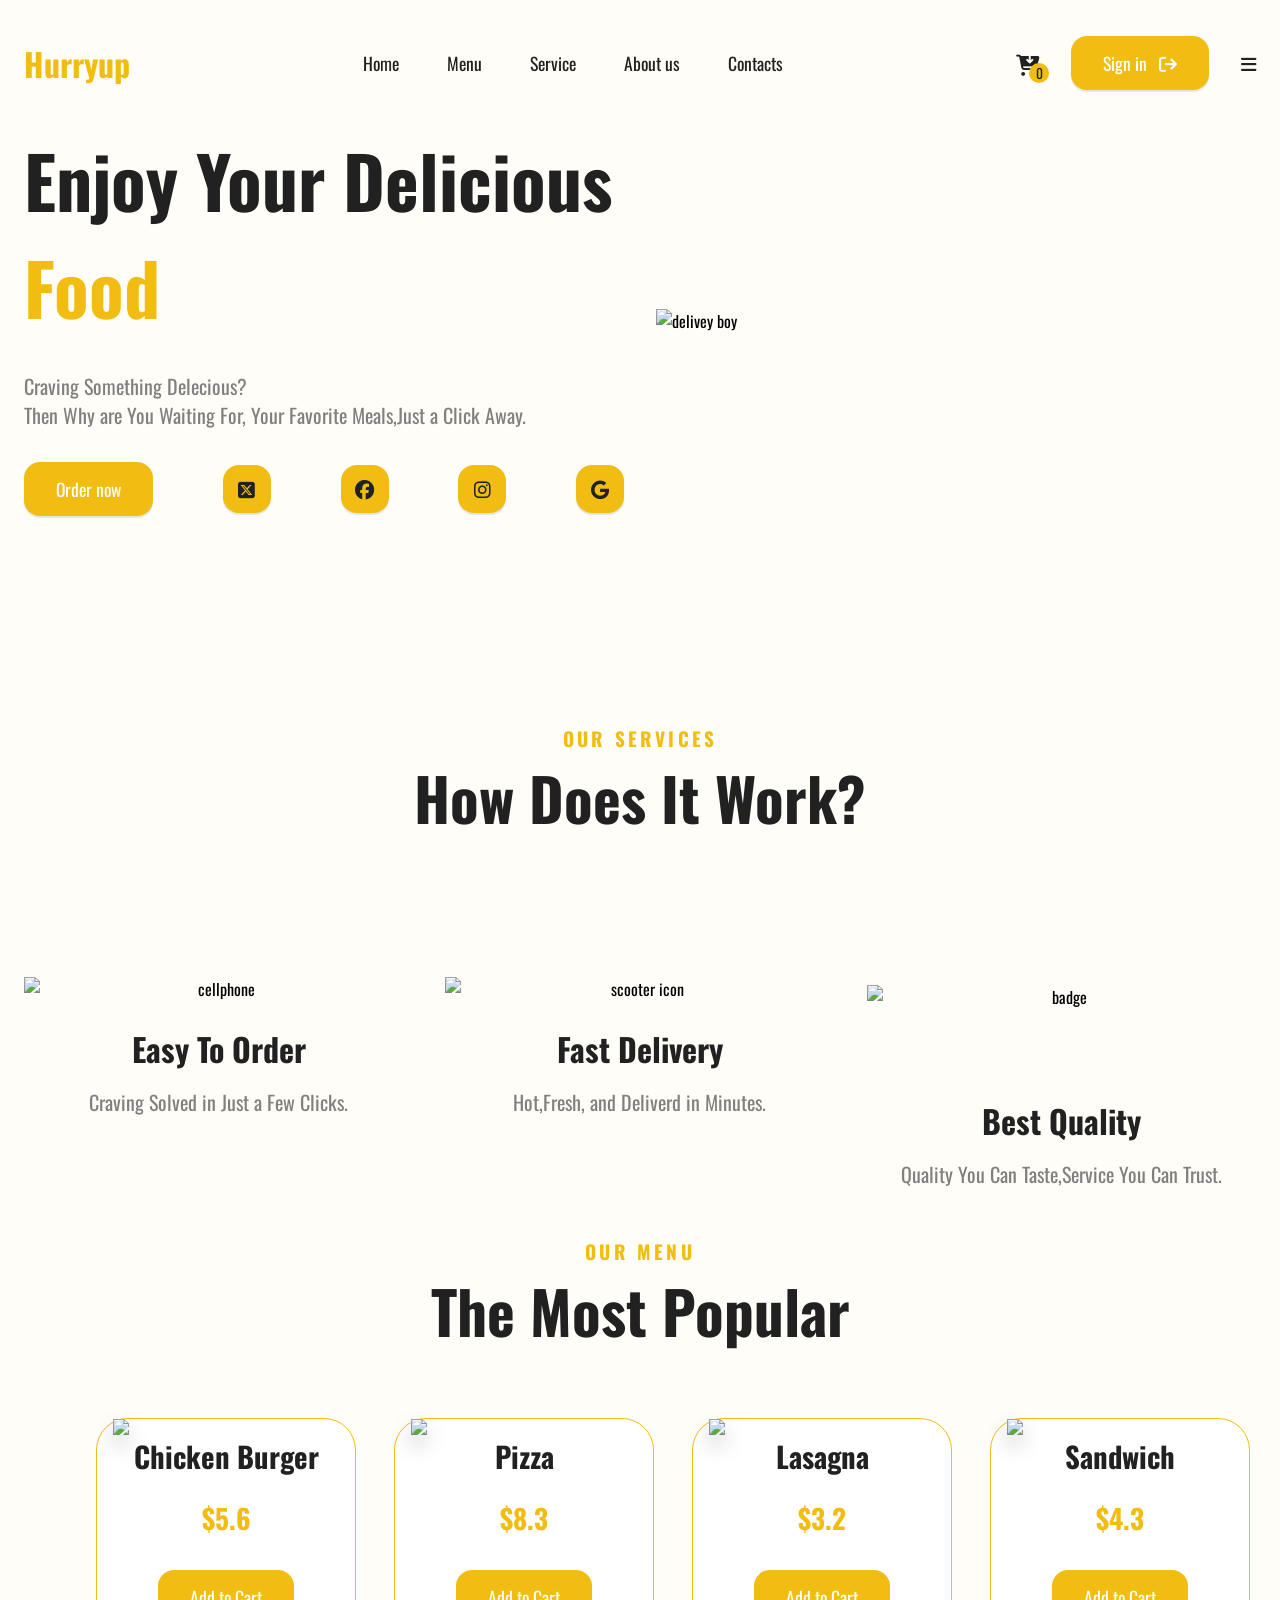
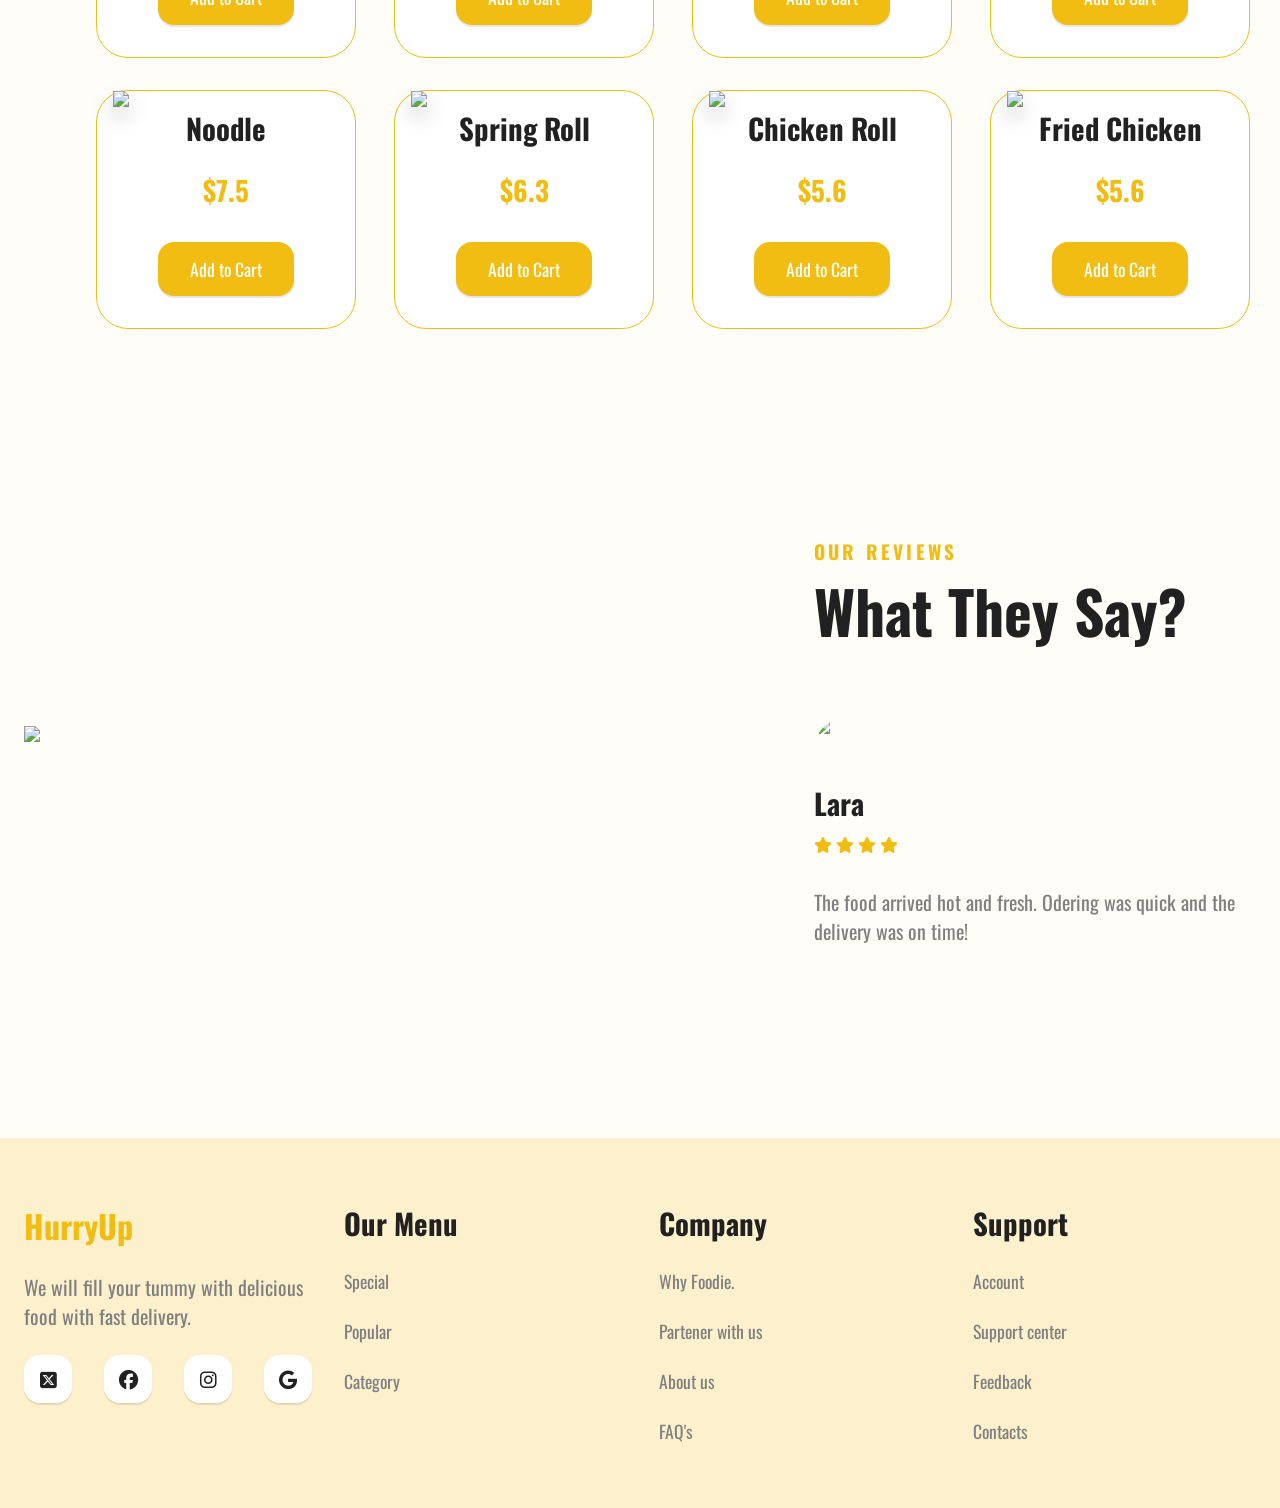
==== index.html @ cfdba3e9 "my first project" ====
<!doctype html>
<html lang="en">
  <head>
    <meta charset="UTF-8" />
    <meta name="viewport" content="width=device-width, initial-scale=1.0" />
    <title>Food Odering Website</title>
    <link
      rel="stylesheet"
      href="https://cdnjs.cloudflare.com/ajax/libs/font-awesome/6.7.2/css/all.min.css"
    />
    <link
      rel="stylesheet"
      href="https://cdn.jsdelivr.net/npm/swiper@12/swiper-bundle.min.css"
    />
    <link rel="stylesheet" href="Style.css" />
  </head>
  <body>
    <header>
      <nav class="navbar flex between wrapper">
        <a href="#" class="logo">Hurryup</a>

        <!-- Desktop menu -->

        <ul class="navlist flex gap-3">
          <li>
            <a href="#">Home</a>
          </li>
          <li>
            <a href="#">Menu</a>
          </li>
          <li>
            <a href="#">Service</a>
          </li>
          <li>
            <a href="#">About us</a>
          </li>
          <li>
            <a href="#">Contacts</a>
          </li>
        </ul>
        <div class="desktop-action flex gap-2">
          <a href="#" class="cart-icon">
            <i class="fa-solid fa-cart-arrow-down"></i>
            <span class="cart-value"> 0</span>
          </a>

          <a href="#" class="btn">
            Sign in &nbsp;
            <i class="fa-solid fa-arrow-right-from-bracket"></i>
          </a>

          <a href="#" class="hamburger">
            <i class="fa-solid fa-bars"></i>
          </a>
        </div>
        <!-- Mobile Menu -->

        <ul class="mobile-menu">
          <li>
            <a href="#">Home</a>
          </li>
          <li>
            <a href="#">Menu</a>
          </li>
          <li>
            <a href="#">Service</a>
          </li>
          <li>
            <a href="#">About us</a>
          </li>
          <li>
            <a href="#">Contacts</a>
          </li>
          <li>
            <a href="#" class="btn">
              Sign in &nbsp;
              <i class="fa-solid fa-arrow-right-from-bracket"></i>
            </a>
          </li>
        </ul>
      </nav>
    </header>

    <main>
      <section>
        <div class="hero-section flex wrapper gap-4">
          <div class="content">
            <h1>
              Enjoy Your Delicious
              <span>Food</span>
            </h1>
            <p class="para">
              Craving Something Delecious?<br />
              Then Why are You Waiting For, Your Favorite Meals,Just a Click
              Away.
            </p>
            <div class="flex gap-2">
              <a href="#" class="btn">Order now</a>

              <a href="#" class="social-icon">
                <i class="fa-brands fa-square-x-twitter"></i>
              </a>
              <a href="#" class="social-icon">
                <i class="fa-brands fa-facebook"></i>
              </a>
              <a href="#" class="social-icon">
                <i class="fa-brands fa-instagram"></i>
              </a>
              <a href="#" class="social-icon">
                <i class="fa-brands fa-google"></i>
              </a>
            </div>
          </div>

          <div class="image-container">
            <img src="https://i.ibb.co/hRyY1z4p/delivey-boy.avif" alt="delivey boy" border="0">
          </div>
        </div>
      </section>

      <section>
        <div class="wrapper p-top">
          <div class="text-center">
            <h5>Our Services</h5>
            <h2>How does it work?</h2>
          </div>

          <div class="flex text-center mt-4 gap-4">
            <div class="service-card">
              <div class="image-container">
                <img src="https://i.ibb.co/DfVdTXCQ/cellphone.png" alt="cellphone" border="0" />
              </div>
              <h3>Easy to Order</h3>
              <p>Craving Solved in Just a Few Clicks.</p>
            </div>

            <div class="service-card">
              <div class="image-container">
                <img src="https://i.ibb.co/JwJTHp6d/scooter-icon.jpg" alt="scooter icon" border="0">
              </div>
              <h3>Fast Delivery</h3>
              <p>Hot,Fresh, and Deliverd in Minutes.</p>
            </div>

            <div class="service-card">
              <div class="image-container badge">
                <img src="https://i.ibb.co/dw37CC2w/badge.jpg" alt="badge" border="0" />
              </div>
              <h3 class="best">Best Quality</h3>
              <p class="quality">
                Quality You Can Taste,Service You Can Trust.
              </p>
            </div>
          </div>
        </div>
      </section>

      <section>
        <div clss="wrapper p-top">
          <div class="text-center">
            <h5>Our Menu</h5>
            <h2>The Most Popular</h2>
          </div>

          <div class="card-list text-center flex mt-4 gap-2">
            <!-- <div class="order-card">
              <div class="card-image">
                <img src="burger.jpg" />
              </div>
              <h4>Double Beef Burger</h4>
              <h4 class="price">$200</h4>
              <a href="#" class="btn">Add to Cart</a>
            </div>

            

          <!-- CART TAB -->
          <div class="cart-tab">
            <h3>Your Cart</h3>
            <div class="cart-list">
<!-- 
              <div class="item">
                <div class="item-image">
                  <div class="image-container">
                    <img src="burger.jpg" />
                  </div>
                  <div>
                    <h4>Double Beef Burger</h4>
                    <h4 class="item-total">$200</h4>
                  </div>
                  <div class="flex">
                    <a href="#" class="quantity-btn">
                      <i class="fa-solid fa-minus"></i>
                    </a>
                    <h4 class="quantity-value">1</h4>
                    <a href="#" class="quantity-btn">
                      <i class="fa-solid fa-plus"></i>
                    </a>
                  </div>
              </div> -->
              
            </div>

            <div class="total-container">
              <h4>Total:</h4>
              <h4 class="cart-total">$0.00</h4>
            </div>
            <div class="btn-container flex gap-2">
              <a href="#" class="btn close-btn">Close</a>
              <a href="#" class="btn">Check out</a>
            </div>
          </div>
        </div>
      </section>

      <section>
        <div class="wrapper p-top flex gap-3">
          <div class="image-container">
            <img src="https://i.ibb.co/8nFWJGs3/delivary-boy-phone.jpg">
          </div>
          <div class="review-container">
            <h5>Our Reviews</h5>
            <h2>What they say?</h2>
            <!-- Swiper -->

            <div class="swiper mySwiper">
              <div class="swiper-wrapper mt-4">
                <div class="swiper-slide">
                  <div class="flax gap-2">
                    <div class="profile">
                      <img src="https://i.ibb.co/4RxsvGGP/profile-image1.jpg" />
                    </div>
                    <h4>Lara</h4>
                    <div class="mt-half">
                      <i class="fa-solid fa-star"></i>
                      <i class="fa-solid fa-star"></i>
                      <i class="fa-solid fa-star"></i>
                      <i class="fa-solid fa-star"></i>
                    </div>
                  </div>
                  <p class="para">
                    The food arrived hot and fresh. Odering was quick and the
                    delivery was on time!
                  </p>
                </div>
              </div>
            </div>
          </div>
        </div>
      </section>
    </main>

    <footer>
      <div class="footer-container">
        <div class="flex wrapper gap-4">
          <div class="footer-wrapper">
            <a href="#" class="logo">HurryUp</a>
            <p class="mt-one-half">
              We will fill your tummy with delicious<br />
              food with fast delivery.
            </p>

            <div class="flex gap-2 mt-one-half">
              <a href="#" class="social-icon">
                <i class="fa-brands fa-square-x-twitter"></i>
              </a>
              <a href="#" class="social-icon">
                <i class="fa-brands fa-facebook"></i>
              </a>
              <a href="#" class="social-icon">
                <i class="fa-brands fa-instagram"></i>
              </a>
              <a href="#" class="social-icon">
                <i class="fa-brands fa-google"></i>
              </a>
            </div>
          </div>

          <ul class="footer-wrapper">
            <li>
              <h4>Our Menu</h4>
            </li>
            <li class="mt-one-half">
              <a href="#" class="footer-link">Special</a>
            </li>
            <li class="mt-one-half">
              <a href="#" class="footer-link">Popular</a>
            </li>
            <li class="mt-one-half">
              <a href="#" class="footer-link">Category</a>
            </li>
          </ul>

          <ul class="footer-wrapper">
            <li>
              <h4>Company</h4>
            </li>
            <li class="mt-one-half">
              <a href="#" class="footer-link">Why Foodie.</a>
            </li>
            <li class="mt-one-half">
              <a href="#" class="footer-link">Partener with us</a>
            </li>
            <li class="mt-one-half">
              <a href="#" class="footer-link">About us</a>
            </li>
            <li class="mt-one-half">
              <a href="#" class="footer-link">FAQ's</a>
            </li>
          </ul>

          <ul class="footer-wrapper">
            <li>
              <h4>Support</h4>
            </li>
            <li class="mt-one-half">
              <a href="#" class="footer-link">Account</a>
            </li>
            <li class="mt-one-half">
              <a href="#" class="footer-link">Support center</a>
            </li>
            <li class="mt-one-half">
              <a href="#" class="footer-link">Feedback</a>
            </li>
            <li class="mt-one-half">
              <a href="#" class="footer-link">Contacts</a>
            </li>
          </ul>
        </div>
      </div>
    </footer>

    <script src="index.js"></script>
    <script src="https://cdn.jsdelivr.net/npm/swiper@12/swiper-bundle.min.js"></script>
  </body>
</html>
---- Style.css ----
@import url('https://fonts.googleapis.com/css2?family=Oswald:wght@200..700&display=swap');

*{
    margin: 0;
    padding: 0;
    box-sizing: border-box;
    font-family: "Oswald", sans-serif;
    /* border: .1rem solid red;   */
}
:root{
    --top: #212121;
    --crown: #f2bd12;
    --eye-ball: #FFFDF7;
    --hint-yellow: #FCF1CC;
    --pure-white: #FFF;
}
body{
    background-color: #FFFDF7;
}
/* Basic Styling */
a{
    font-size: 1.1rem;
    text-decoration: none;
    color: var(--top);
}
.flex{
    display: flex;
    align-items: center;
    justify-content: space-between;
    align-items: flex;
    gap: 2rem;
}
li{
    list-style: none;
}
.between{
    justify-content: space-between;
}
.gap-2{
    gap: 2rem;
}
.gap-3{
    gap: 3rem;
}
.wrapper{
    max-width: 1400px;
    margin: auto;
    padding-inline: 1.5rem;
}
img{
    max-width: 100%;
    height: auto;
    margin: auto;
    display: block; 
}
.p-top{
    padding-top: 10rem;
}
.text-center{
    text-align: center;
}

.mt-4{ 
    margin-top: 4rem;

}

.mt-half{
    margin-top: .5rem;
}

.mt-one-half{
    margin-top: 1.5rem;
}


/* Header Styling */


.navbar{
    min-height: 14vh;
}
.logo{
    font-size: 2rem;
    font-weight: bold;
    color: var(--crown);
}
.btn{
    display: inline-block;
    padding: .9rem 2rem;
    background-color: var(--crown);
    border-radius: 1rem;
    font-size: 1.1rem;
    color: var(--pure-white);
    box-shadow: rgb(0, 0, 0,0.1) 0 2px 1px;
    transition: .3s ease-in-out;
}
.btn:hover{
    background: var(--top);
}
.cart-icon{
    color: var(--top);
    font-size: 1.3rem;
    position: relative;
}
.cart-icon .cart-value{
    position: absolute;
    top: 50%;
    right: -10px;
    font-size: .85rem;
    width: 20px;
    aspect-ratio: 1;
    border-radius: 100vh;
    background: var(--crown);
    color: var(--top);
    text-align: center;
    line-height: 20px;
}
.desktop-action hamburger{
    font-size: 1.5rem;
    display: none;
}
.mobile-menu{
    display: none;
}

/* Section Styling */

.hero-section{
    background: var(--eye-ball);
    min-height: calc();
}
.content,
.image-container,
.service-card{
    flex: 1;
    flex-basis: 300px;
}
.service-card{
    flex: 1;
    text-align:center;
}

/* .image-container img{
    width: 100%;
    height: auto;
    max-width: 500px;
    object-fit: contain;
    margin: o auto;
    display: block;
} */
h1{
    font-size: 5.6vw;
    color: var(--top);
}
h1 span{
    color: var(--crown);
}
p{
    font-size: 1.25rem;
    color: gray;
    line-height: 1.8rem;
    font-weight: 400;   
}
.para{
    margin-block: 2rem;
    max-width: 550px;
}
.social-icon{
    background-color: var(--crown);
    width: 3rem;
    aspect-ratio: 1;
    border-radius: 1rem;
    font-size: 1.2rem;
    text-align: center;
    line-height: 3rem;
    box-shadow: rgb(0, 0, 0,0.1) 0 2px 1px;
    transition:  .3s ease-in-out;
}
.social-icon:hover{
    background: var(--top);
    color:var(--pure-white);
}

.card-list{
    display: grid;
    grid-template-columns: repeat(4, 1fr);
    gap: 2rem;
    column-gap: .5rem;
    padding-left: 6rem;
}

.order-card{
    width: 100%;
    max-width: 260px;
    background: #fff;
    border: 1px solid #eee;
    border-radius: 12px;
    padding: 1rem;
    box-sizing: border-box;
}





/* Section 01 */

h5{
    font-size: 1.2rem;
    letter-spacing: .2rem;
    color: var(--crown);
    text-transform: uppercase;
    padding-top: 3rem;   
}
h2{
    font-size: 3.7rem;
    text-transform: capitalize;
    color: var(--top);
}
h3{
    font-size: 2rem;
    text-transform: capitalize;
    color:var(--top);
}
.service-card h3{
    margin-top: 1.5rem;
    margin-bottom: 1rem;
}

/* .service-card{
     text-align: center; 
} */

.best{
    padding-top: 4rem;
}

.badge{
    padding-top: 5rem;
}

/* Section 02 */
 

.order-card{
    flex:1 ;
    flex-basis: 300px;
    border: .1rem solid var(--crown);
    padding: 0 1rem 2rem 1rem;
    border-radius: 2rem;
    box-shadow:
     rgb(0, 0, 0,0.05)8px 8px 8px
     rgb(0, 0, 0,0.05)8px 8px 8px inset;

    
    background: var(--pure-white);
}

.order-card img{
    width: 15rem;
    filter: drop-shadow(
        rgba(0,0,0,0.2)0 10px 10px
    );

}

h4{
    font-size: 1.8rem;
    color: var(--top);
}

.order-card .price{
    font-size: 1.7rem;
    color: var(--crown);
    padding: 1.3rem 0 2rem 0;
    
}

/* CART TAB STYLING */
.cart-tab{
    background: var(--hint-yellow);
    position: fixed;
    inset: 0 -500px 0 auto;
    width: 25rem;
    padding-block: 2rem;
    display: flex;
    flex-direction: column;
    justify-content: center;
    align-items: center;
    z-index: 99;
    box-shadow: 
    rgba(0, 0, 0, 0.414) -10px -10px 20px;
    transition: .3s ease-in-out;

}
.cart-tab-active{
    inset: 0 0 0 auto;

}

.cart-list{
    flex: 1;
    width: 100%;
    margin-top: 1.5rem;
    overflow: auto;

}

.cart-list::-webkit-scrollbar{
    width: 0;
}



.total-container{
    width: 100%;
    background: var(--crown);
    text-align: center;
    margin-block: 1rem;
    padding-block: 1rem;
}

.total-container h4{
    display: inline-block;
    font-size: 1.3rem;
    font-weight: 400;

}

.btn-container .btn{
    background: var(--top);
    transition: .3s ease-in-out;

}

.btn-container .btn:hover{
    background: var(--crown);
    color: var(--top);
}

.item {
    display: flex;
    align-items: center;
    padding: .7rem 1rem;
    gap: .8rem;
    transition: all .5s ease-in-out;

} 

.item .slide-out{
    transform: translate(50%);
}


.item .item-image img{
    width: 5rem;
} 

.item h4{
    font-size: 1.3rem;
    color: var(--top);
} 

.item .item-total{
    font-weight: 400;
    margin-top: .3rem;

} 

.quantity-btn{
    background: var(--top);
    color: var(--pure-white);
    width: 1.7rem;
    aspect-ratio: 1;
    border-radius: 100vw;
    text-align: center; 
    line-height: 1.7rem;
} 
 .quantity-value{
    font-size: 1.2rem;
    font-weight: 400;
    margin-inline: .6rem; 
} 


/* Section 03 */

.review-container{
    width:650px;
    max-width: 100%;
    flex: 1; 
}

.swiper {
    width: 100%;
    height: 100%;
}

.profile{
    width: 4rem;
    aspect-ratio: 1;
    border-radius: 100vw;
    overflow: hidden;

}    

.profile-img{
    width: 100%;
    height: 100%;
    object-fit: cover;
}

.fa-star{
    color:var(--crown);
}




/* Footer Styling */

.footer-container{
    margin-top: 10rem;
    padding-block: 4rem;
    background: var(--hint-yellow);

}

.footer-container .flex{
    align-items: flex-start;

}


.footer-wrapper{
    flex: 1;
    flex-basis: 150px;

}
/* .footer-wrapper:nth-child(1){
    flex: 2;
    flex-basis: 300px; 
} */

.footer-wrapper .social-icon{
    background: var(--pure-white);

}

.footer-wrapper .social-icon:hover{
    background: var(--top);
    color: var(--pure-white);
}

.footer-link{
    color: gray;
    font-size: 1.1rem;
    transition: .3s ease-in-out;
}

.footer-link:hover{
    color: var(--top);

}




/* Meadia Quaries */

@media screen and (max-width: 780px){

    /* Header Styling */

    .navlist,
    .desktop-action .btn{
        display: none;

   }
    .desktop-action .hamburger{
        display: block;

   }
   .mobile-menu{
    display: flex;
    flex-direction: column;
    align-items: center;
    gap: 2rem;
    position: absolute;
    top: 20%;
    left:  50%;
    transform: translate(-50%);
    width: 20rem;
    padding: 2rem;
    background: var(--pure-white);
    border: .1rem solid var(--eye-ball);
    border-radius: 2rem;
    box-shadow:
   rgb(0, 0, 0,0.05)8px 8px 8px;
      rgb(0, 0, 0,0.05)8px 8px 8px;
    transition: all .5s ease-in-out;

    }

    .mobile-menu-active{
        left: 50%;
        transform: translateX(-50%);

    }

    /* Section Styling */



    /* Hero Styling */

    
    
    h1{
        font-size: 3.6rem;
    }

    .content{
        padding-top: 3rem;
    }

    .gap-2{
        gap: 1.4rem;

    }
    .gap-4{
        gap: 4rem;

    }

    /* Section 01 */
    
    h2{
        font-size: 3rem;
    }

}
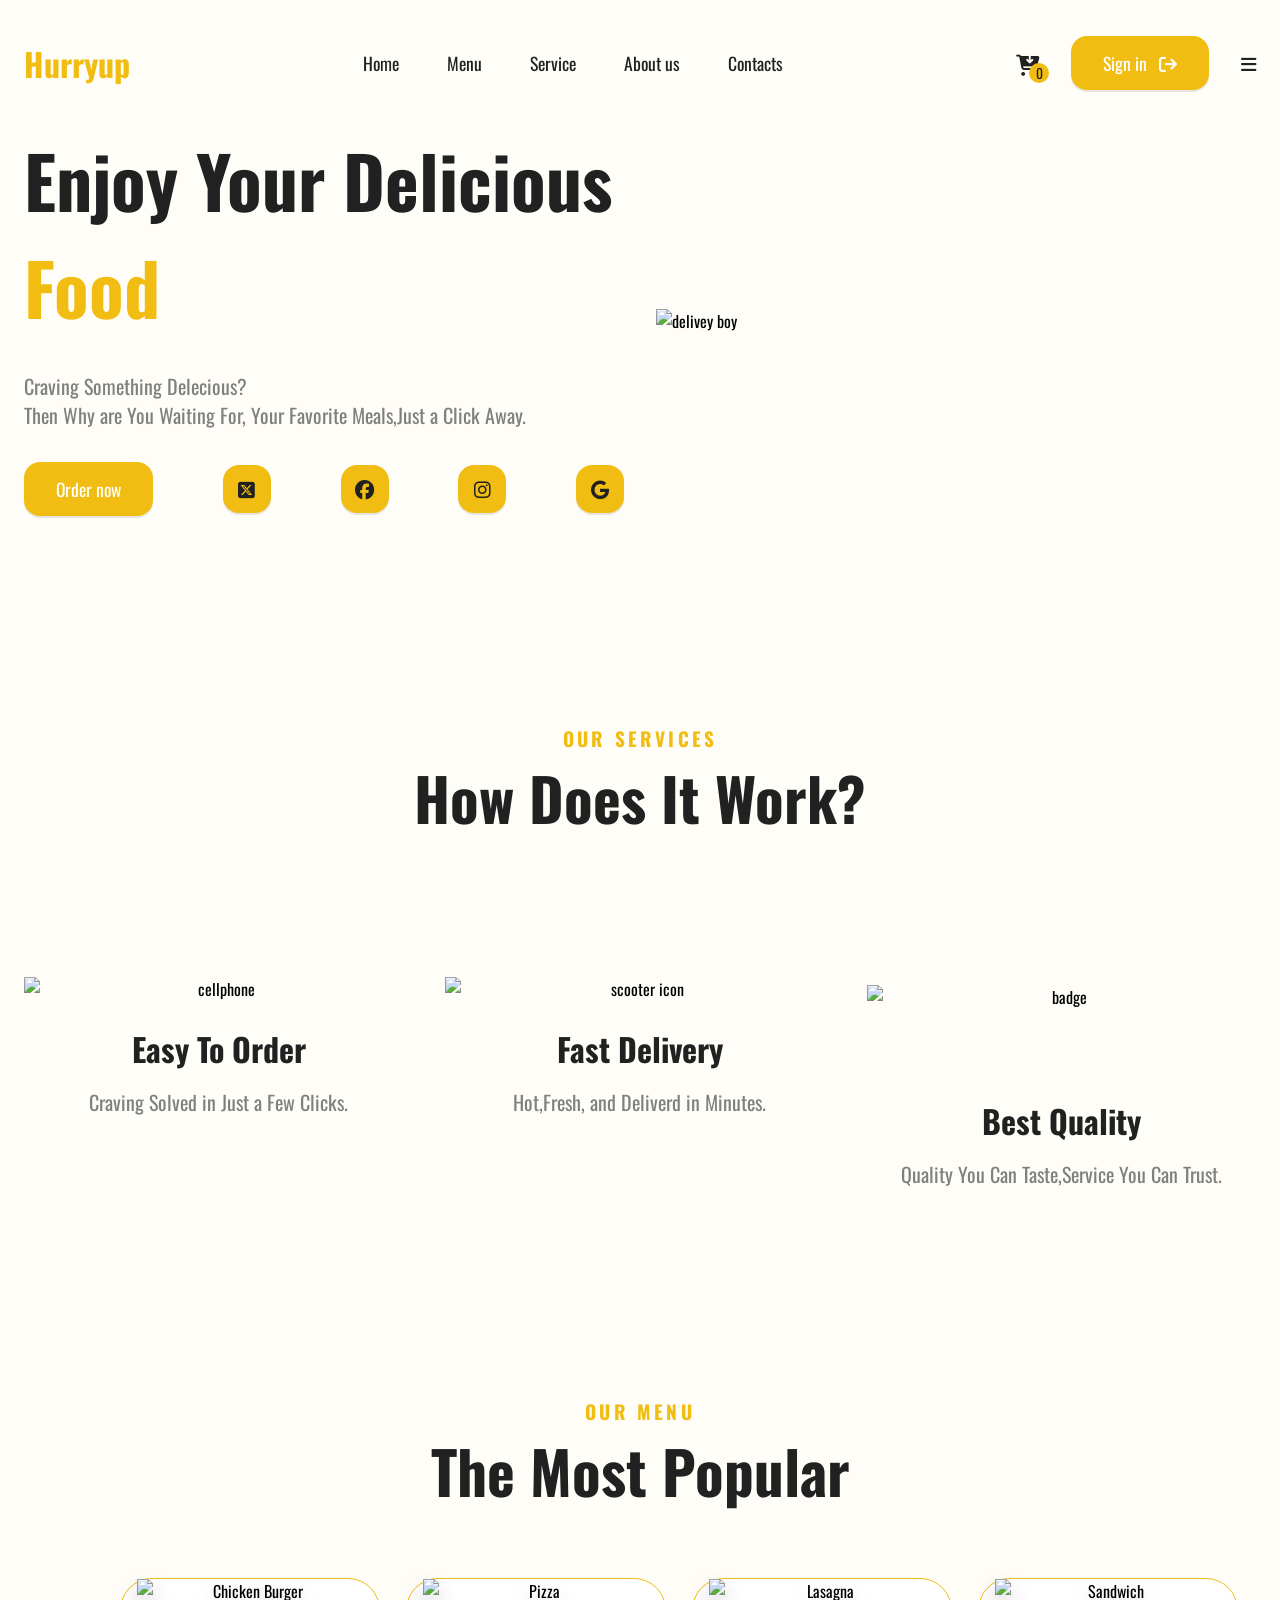
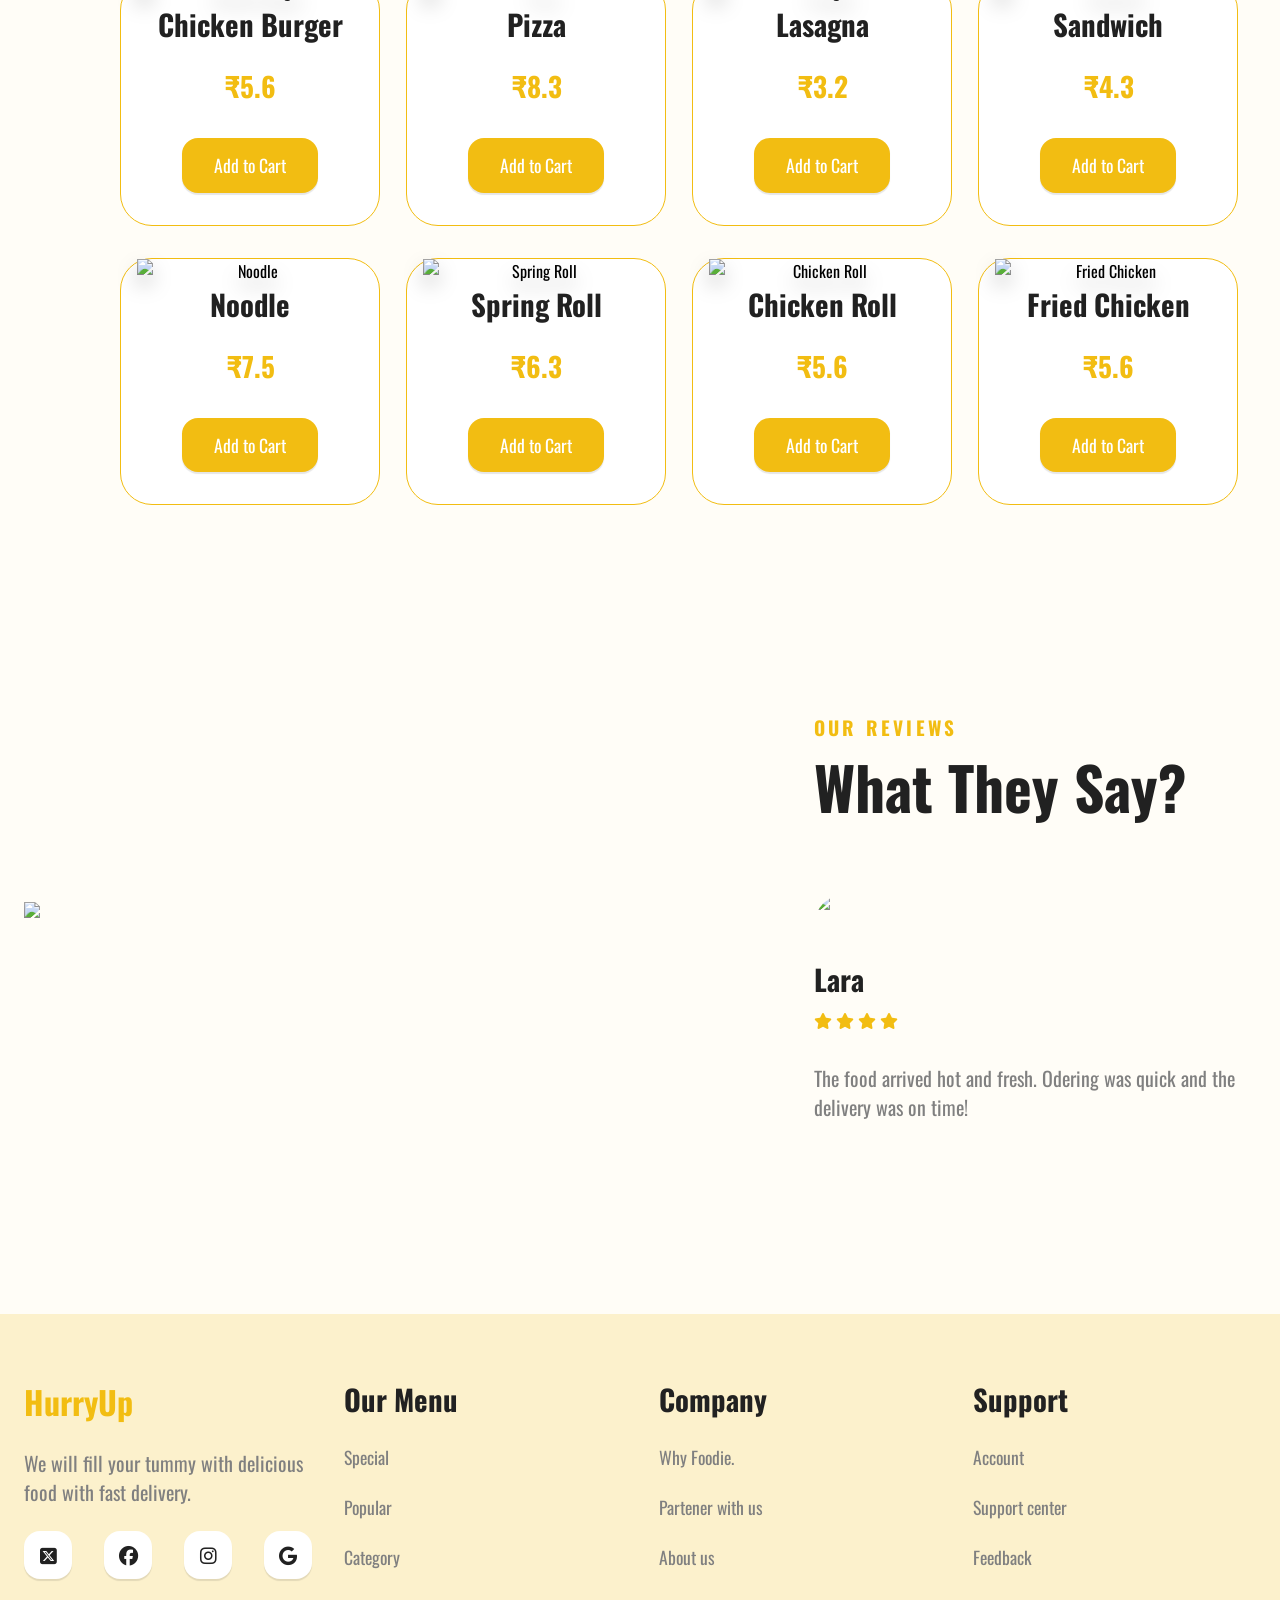
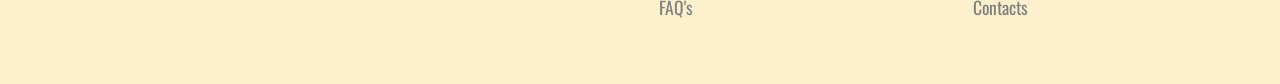
==== commit 0d238fa3: "Fix cart items not displaying and sync with localStorage" ====
--- a/index.html
+++ b/index.html
@@ -39,12 +39,12 @@
           </li>
         </ul>
         <div class="desktop-action flex gap-2">
-          <a href="#" class="cart-icon">
+          <a href="cart.html" class="cart-icon">
             <i class="fa-solid fa-cart-arrow-down"></i>
             <span class="cart-value"> 0</span>
           </a>
 
-          <a href="#" class="btn">
+          <a href="login.html" class="btn">
             Sign in &nbsp;
             <i class="fa-solid fa-arrow-right-from-bracket"></i>
           </a>
@@ -72,7 +72,7 @@
             <a href="#">Contacts</a>
           </li>
           <li>
-            <a href="#" class="btn">
+            <a href="login.html" class="btn">
               Sign in &nbsp;
               <i class="fa-solid fa-arrow-right-from-bracket"></i>
             </a>
@@ -95,18 +95,18 @@
               Away.
             </p>
             <div class="flex gap-2">
-              <a href="#" class="btn">Order now</a>
-
-              <a href="#" class="social-icon">
+              <a href="#menu" class="btn">Order now</a>
+
+              <a href="https://x.com/" class="social-icon" target="_blank" rel = "noopener noreference">
                 <i class="fa-brands fa-square-x-twitter"></i>
               </a>
-              <a href="#" class="social-icon">
+              <a href="https://www.facebook.com/" class="social-icon" target="_blank" rel="noopener noreferrer">
                 <i class="fa-brands fa-facebook"></i>
               </a>
-              <a href="#" class="social-icon">
+              <a href="https://www.instagram.com/" class="social-icon" target="_blank" rel="noopener noreferrer">
                 <i class="fa-brands fa-instagram"></i>
               </a>
-              <a href="#" class="social-icon">
+              <a href="https://www.google.com/" class="social-icon" target="_blank" rel="noopener noreferrer">
                 <i class="fa-brands fa-google"></i>
               </a>
             </div>
@@ -156,20 +156,20 @@
       </section>
 
       <section>
-        <div clss="wrapper p-top">
+        <div class="wrapper p-top">
           <div class="text-center">
             <h5>Our Menu</h5>
             <h2>The Most Popular</h2>
           </div>
 
           <div class="card-list text-center flex mt-4 gap-2">
-            <!-- <div class="order-card">
+
               <div class="card-image">
                 <img src="burger.jpg" />
               </div>
               <h4>Double Beef Burger</h4>
               <h4 class="price">$200</h4>
-              <a href="#" class="btn">Add to Cart</a>
+              <a href="login.html" class="btn">Add to Cart</a>
             </div>
 
             
@@ -203,11 +203,11 @@
 
             <div class="total-container">
               <h4>Total:</h4>
-              <h4 class="cart-total">$0.00</h4>
+              <h4 class="cart-total">₹0.00</h4>
             </div>
             <div class="btn-container flex gap-2">
               <a href="#" class="btn close-btn">Close</a>
-              <a href="#" class="btn">Check out</a>
+              <a href="cart.html" class="btn">Check out</a>
             </div>
           </div>
         </div>
@@ -261,16 +261,16 @@
             </p>
 
             <div class="flex gap-2 mt-one-half">
-              <a href="#" class="social-icon">
+              <a href="https://x.com/" class="social-icon" target="_blank" rel="noopener noreferrer">
                 <i class="fa-brands fa-square-x-twitter"></i>
               </a>
-              <a href="#" class="social-icon">
+              <a href="https://www.facebook.com/" class="social-icon" target="_blank" rel="noopener noreferrer">
                 <i class="fa-brands fa-facebook"></i>
               </a>
-              <a href="#" class="social-icon">
+              <a href="https://www.instagram.com/" class="social-icon" target="_blank" rel="noopener noreferrer">
                 <i class="fa-brands fa-instagram"></i>
               </a>
-              <a href="#" class="social-icon">
+              <a href="https://www.google.com/" class="social-icon" target="_blank" rel="noopener noreferrer">
                 <i class="fa-brands fa-google"></i>
               </a>
             </div>
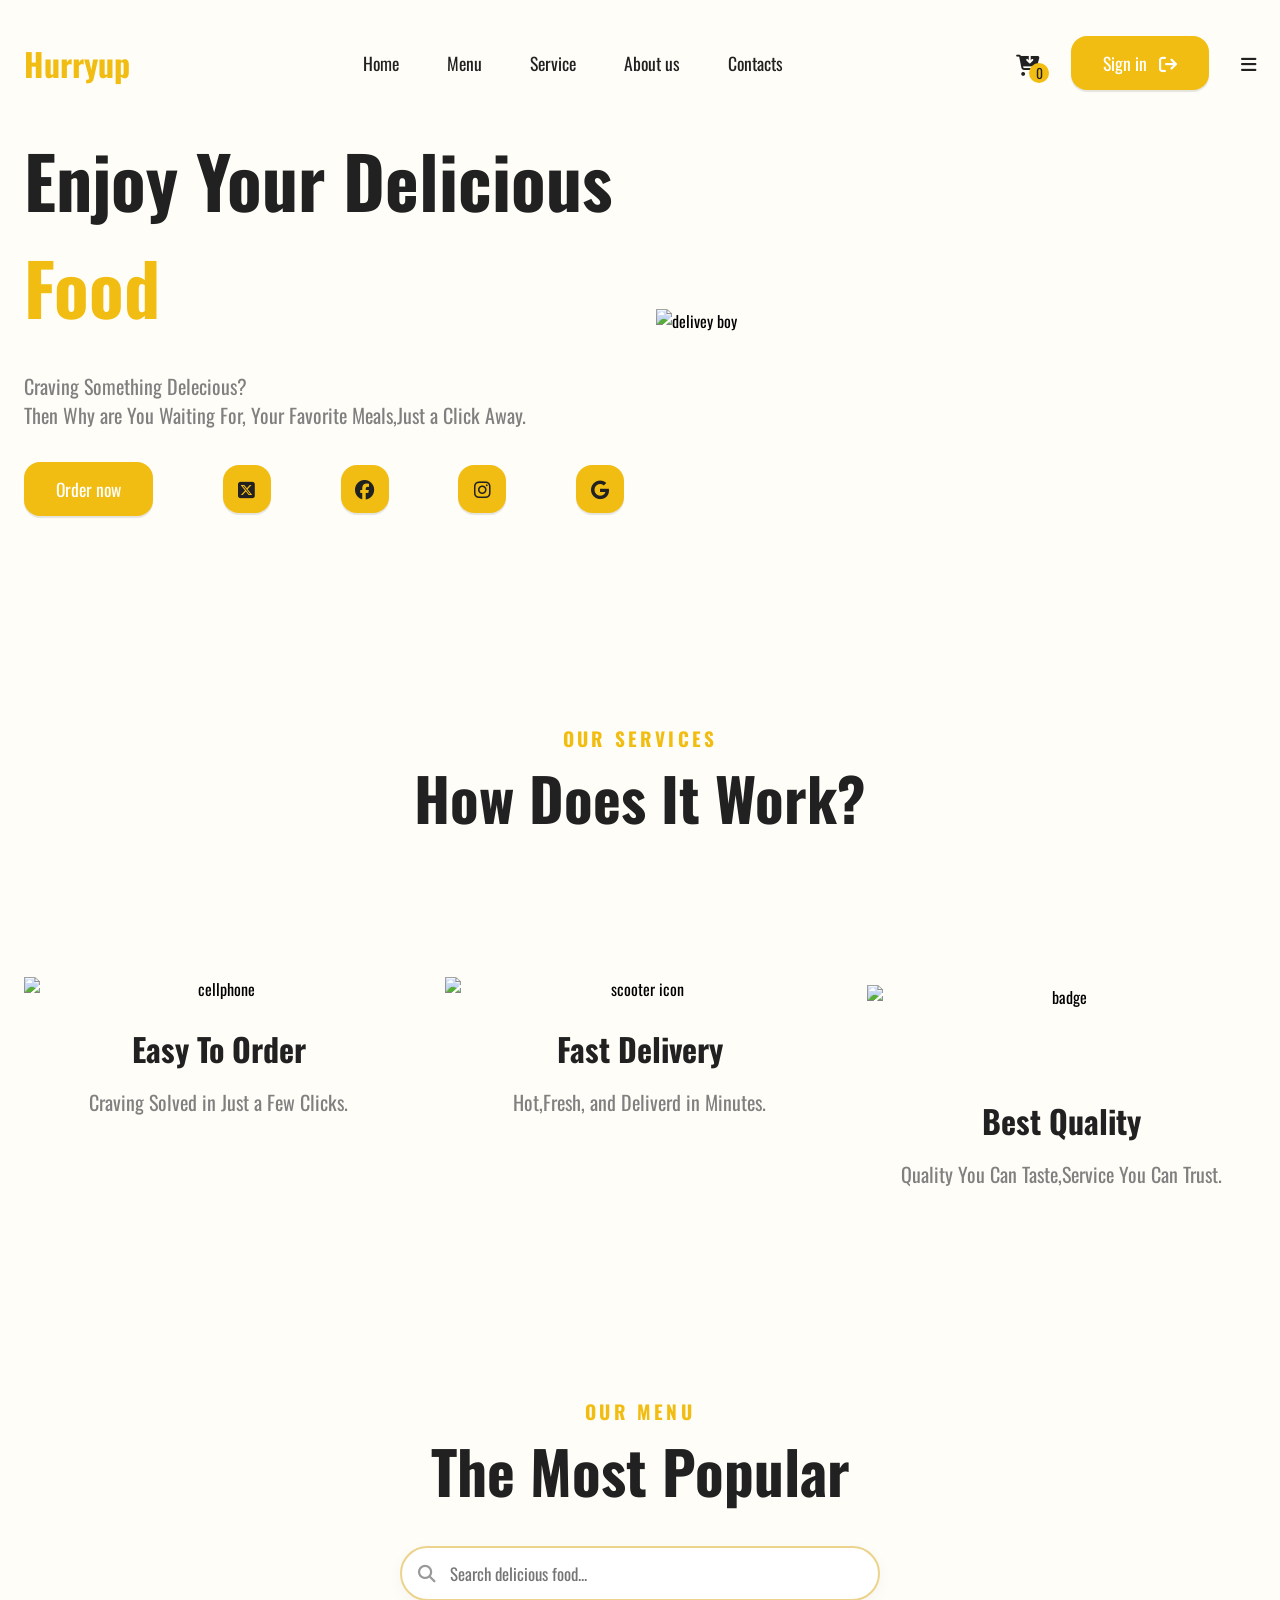
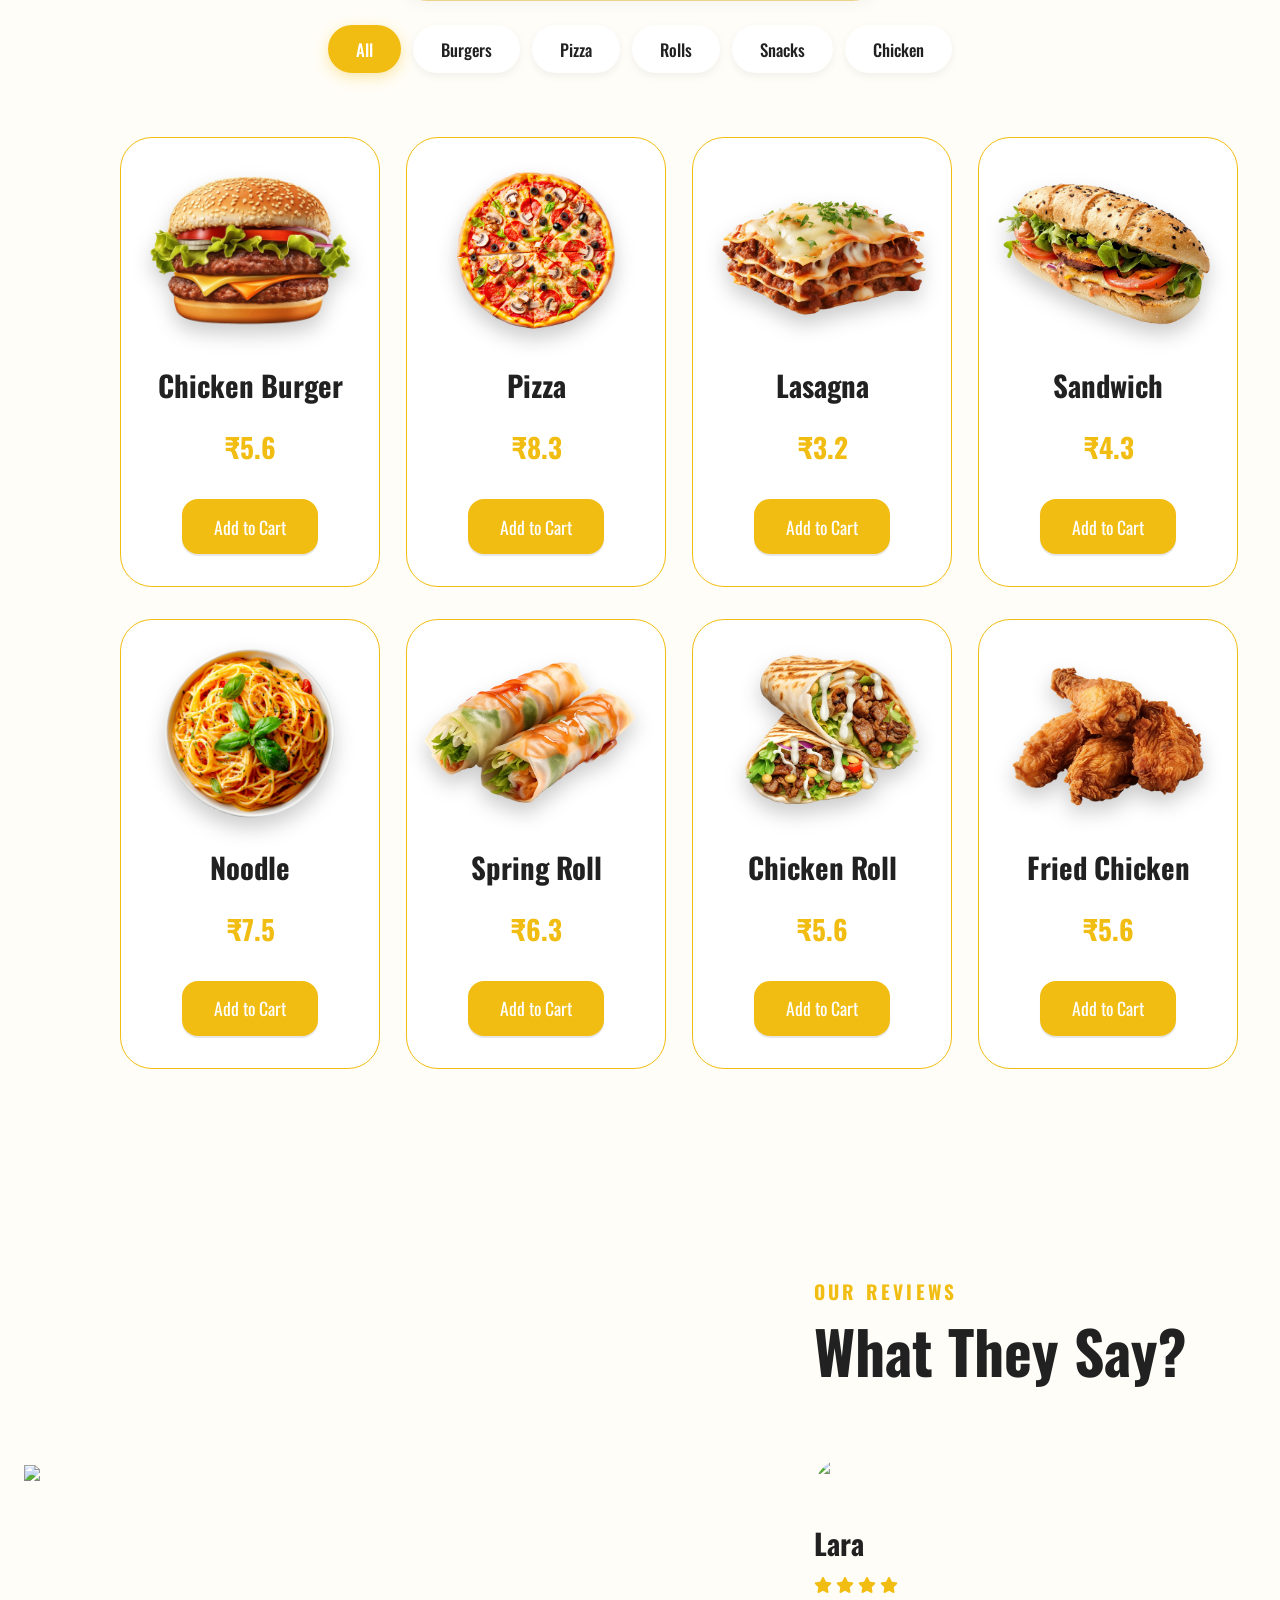
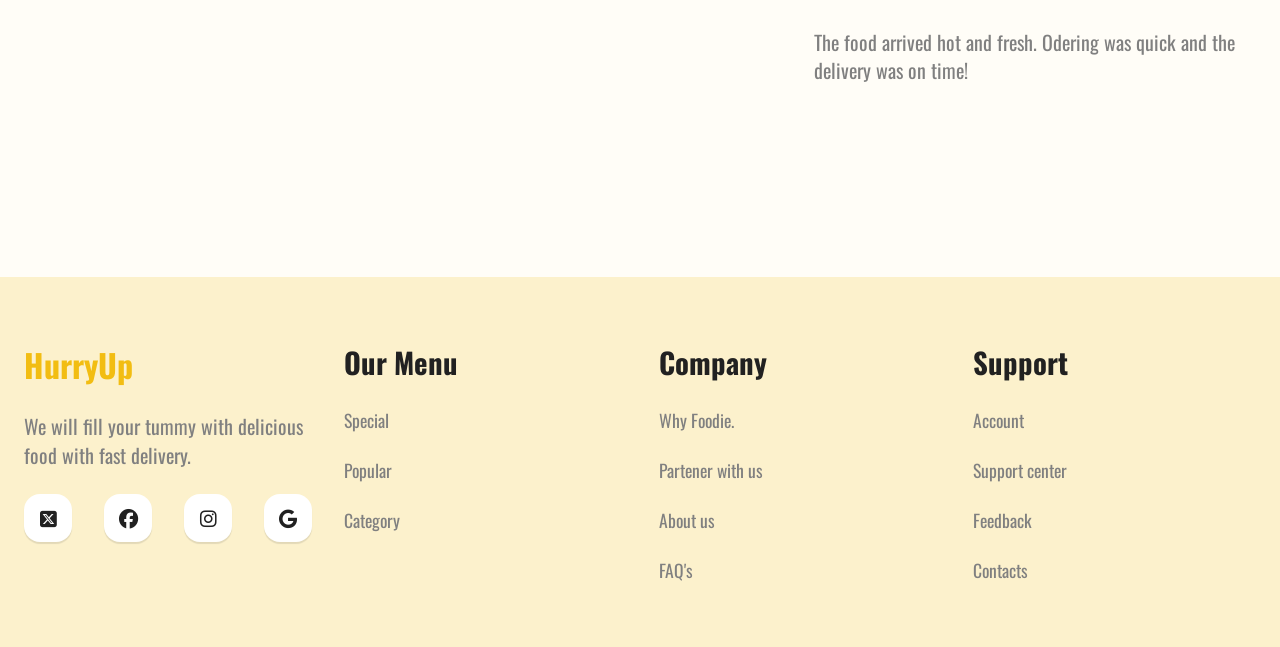
==== commit a3be8920: "Add live search and category filter for food menu" ====
--- a/index.html
+++ b/index.html
@@ -26,7 +26,7 @@
             <a href="#">Home</a>
           </li>
           <li>
-            <a href="#">Menu</a>
+            <a href="#menu">Menu</a>
           </li>
           <li>
             <a href="#">Service</a>
@@ -60,7 +60,7 @@
             <a href="#">Home</a>
           </li>
           <li>
-            <a href="#">Menu</a>
+            <a href="#menu">Menu</a>
           </li>
           <li>
             <a href="#">Service</a>
@@ -155,60 +155,46 @@
         </div>
       </section>
 
-      <section>
+      <section id="menu">
         <div class="wrapper p-top">
           <div class="text-center">
             <h5>Our Menu</h5>
             <h2>The Most Popular</h2>
           </div>
 
-          <div class="card-list text-center flex mt-4 gap-2">
-
-              <div class="card-image">
-                <img src="burger.jpg" />
-              </div>
-              <h4>Double Beef Burger</h4>
-              <h4 class="price">$200</h4>
-              <a href="login.html" class="btn">Add to Cart</a>
-            </div>
-
-            
-
-          <!-- CART TAB -->
-          <div class="cart-tab">
-            <h3>Your Cart</h3>
-            <div class="cart-list">
-<!-- 
-              <div class="item">
-                <div class="item-image">
-                  <div class="image-container">
-                    <img src="burger.jpg" />
-                  </div>
-                  <div>
-                    <h4>Double Beef Burger</h4>
-                    <h4 class="item-total">$200</h4>
-                  </div>
-                  <div class="flex">
-                    <a href="#" class="quantity-btn">
-                      <i class="fa-solid fa-minus"></i>
-                    </a>
-                    <h4 class="quantity-value">1</h4>
-                    <a href="#" class="quantity-btn">
-                      <i class="fa-solid fa-plus"></i>
-                    </a>
-                  </div>
-              </div> -->
-              
-            </div>
-
-            <div class="total-container">
-              <h4>Total:</h4>
-              <h4 class="cart-total">₹0.00</h4>
-            </div>
-            <div class="btn-container flex gap-2">
-              <a href="#" class="btn close-btn">Close</a>
-              <a href="cart.html" class="btn">Check out</a>
-            </div>
+          <!-- Search & Category Filters -->
+          <div class="menu-controls">
+            <div class="search-box">
+              <i class="fa-solid fa-magnifying-glass"></i>
+              <input type="text" id="searchInput" placeholder="Search delicious food..." autocomplete="off">
+              <button id="clearSearch" class="clear-search-btn" title="Clear search"><i class="fa-solid fa-xmark"></i></button>
+            </div>
+
+            <div class="category-list">
+              <button class="category-btn active" data-category="all">All</button>
+              <button class="category-btn" data-category="Burgers">Burgers</button>
+              <button class="category-btn" data-category="Pizza">Pizza</button>
+              <button class="category-btn" data-category="Rolls">Rolls</button>
+              <button class="category-btn" data-category="Snacks">Snacks</button>
+              <button class="category-btn" data-category="Chicken">Chicken</button>
+            </div>
+          </div>
+
+          <div class="card-list text-center flex mt-4 gap-2"></div>
+        </div>
+
+        <!-- CART TAB -->
+        <div class="cart-tab">
+          <h3>Your Cart</h3>
+          <div class="cart-list"></div>
+
+          <div class="total-container">
+            <h4>Total:</h4>
+            <h4 class="cart-total">₹0.00</h4>
+          </div>
+          <div class="btn-container flex gap-2">
+            <a href="#" class="btn close-btn">Close</a>
+            <a href="cart.html" class="btn">Check out</a>
           </div>
         </div>
       </section>
--- a/Style.css
+++ b/Style.css
@@ -543,3 +543,142 @@
 }    
     
 
+
+
+/* ========================================================
+   SEARCH & CATEGORY FILTER STYLING
+   ======================================================== */
+.menu-controls {
+    margin-top: 2rem;
+    display: flex;
+    flex-direction: column;
+    align-items: center;
+    gap: 1.5rem;
+}
+
+.search-box {
+    position: relative;
+    width: 100%;
+    max-width: 480px;
+}
+
+.search-box i.fa-magnifying-glass {
+    position: absolute;
+    left: 18px;
+    top: 50%;
+    transform: translateY(-50%);
+    color: #999;
+    font-size: 1.1rem;
+}
+
+.search-box input {
+    width: 100%;
+    padding: 13px 45px 13px 48px;
+    font-size: 1.05rem;
+    font-family: inherit;
+    border: 2px solid #ecd38c;
+    border-radius: 50px;
+    outline: none;
+    background: #fff;
+    box-shadow: 0 4px 15px rgba(0, 0, 0, 0.04);
+    transition: all 0.3s ease;
+}
+
+.search-box input:focus {
+    border-color: var(--crown);
+    box-shadow: 0 4px 20px rgba(242, 189, 18, 0.25);
+}
+
+.clear-search-btn {
+    position: absolute;
+    right: 14px;
+    top: 50%;
+    transform: translateY(-50%);
+    background: transparent;
+    border: none;
+    color: #888;
+    cursor: pointer;
+    font-size: 1.1rem;
+    padding: 4px 8px;
+    border-radius: 50%;
+    display: none;
+    transition: 0.2s;
+}
+
+.clear-search-btn:hover {
+    color: var(--top);
+}
+
+.category-list {
+    display: flex;
+    flex-wrap: wrap;
+    justify-content: center;
+    gap: 0.8rem;
+}
+
+.category-btn {
+    padding: 0.6rem 1.6rem;
+    font-size: 1.05rem;
+    font-family: inherit;
+    font-weight: 500;
+    border: 2px solid transparent;
+    background: #fff;
+    color: var(--top);
+    border-radius: 30px;
+    cursor: pointer;
+    box-shadow: 0 3px 8px rgba(0, 0, 0, 0.06);
+    transition: all 0.25s ease-in-out;
+}
+
+.category-btn:hover {
+    background: var(--hint-yellow);
+    transform: translateY(-2px);
+}
+
+.category-btn.active {
+    background: var(--crown);
+    color: var(--pure-white);
+    box-shadow: 0 4px 14px rgba(242, 189, 18, 0.35);
+}
+
+/* Empty search state */
+.no-results {
+    grid-column: 1 / -1;
+    text-align: center;
+    padding: 3rem 1rem;
+    width: 100%;
+}
+
+.no-results i {
+    font-size: 3.5rem;
+    color: var(--crown);
+    margin-bottom: 1rem;
+}
+
+.no-results h3 {
+    font-size: 1.8rem;
+    color: var(--top);
+    margin-bottom: 0.5rem;
+}
+
+.no-results p {
+    color: #777;
+    font-size: 1.1rem;
+    margin-bottom: 1.5rem;
+}
+
+.no-results .reset-btn {
+    padding: 0.7rem 1.8rem;
+    border-radius: 20px;
+    background: var(--top);
+    color: #fff;
+    border: none;
+    cursor: pointer;
+    font-family: inherit;
+    font-size: 1rem;
+    transition: 0.3s;
+}
+
+.no-results .reset-btn:hover {
+    background: var(--crown);
+}
